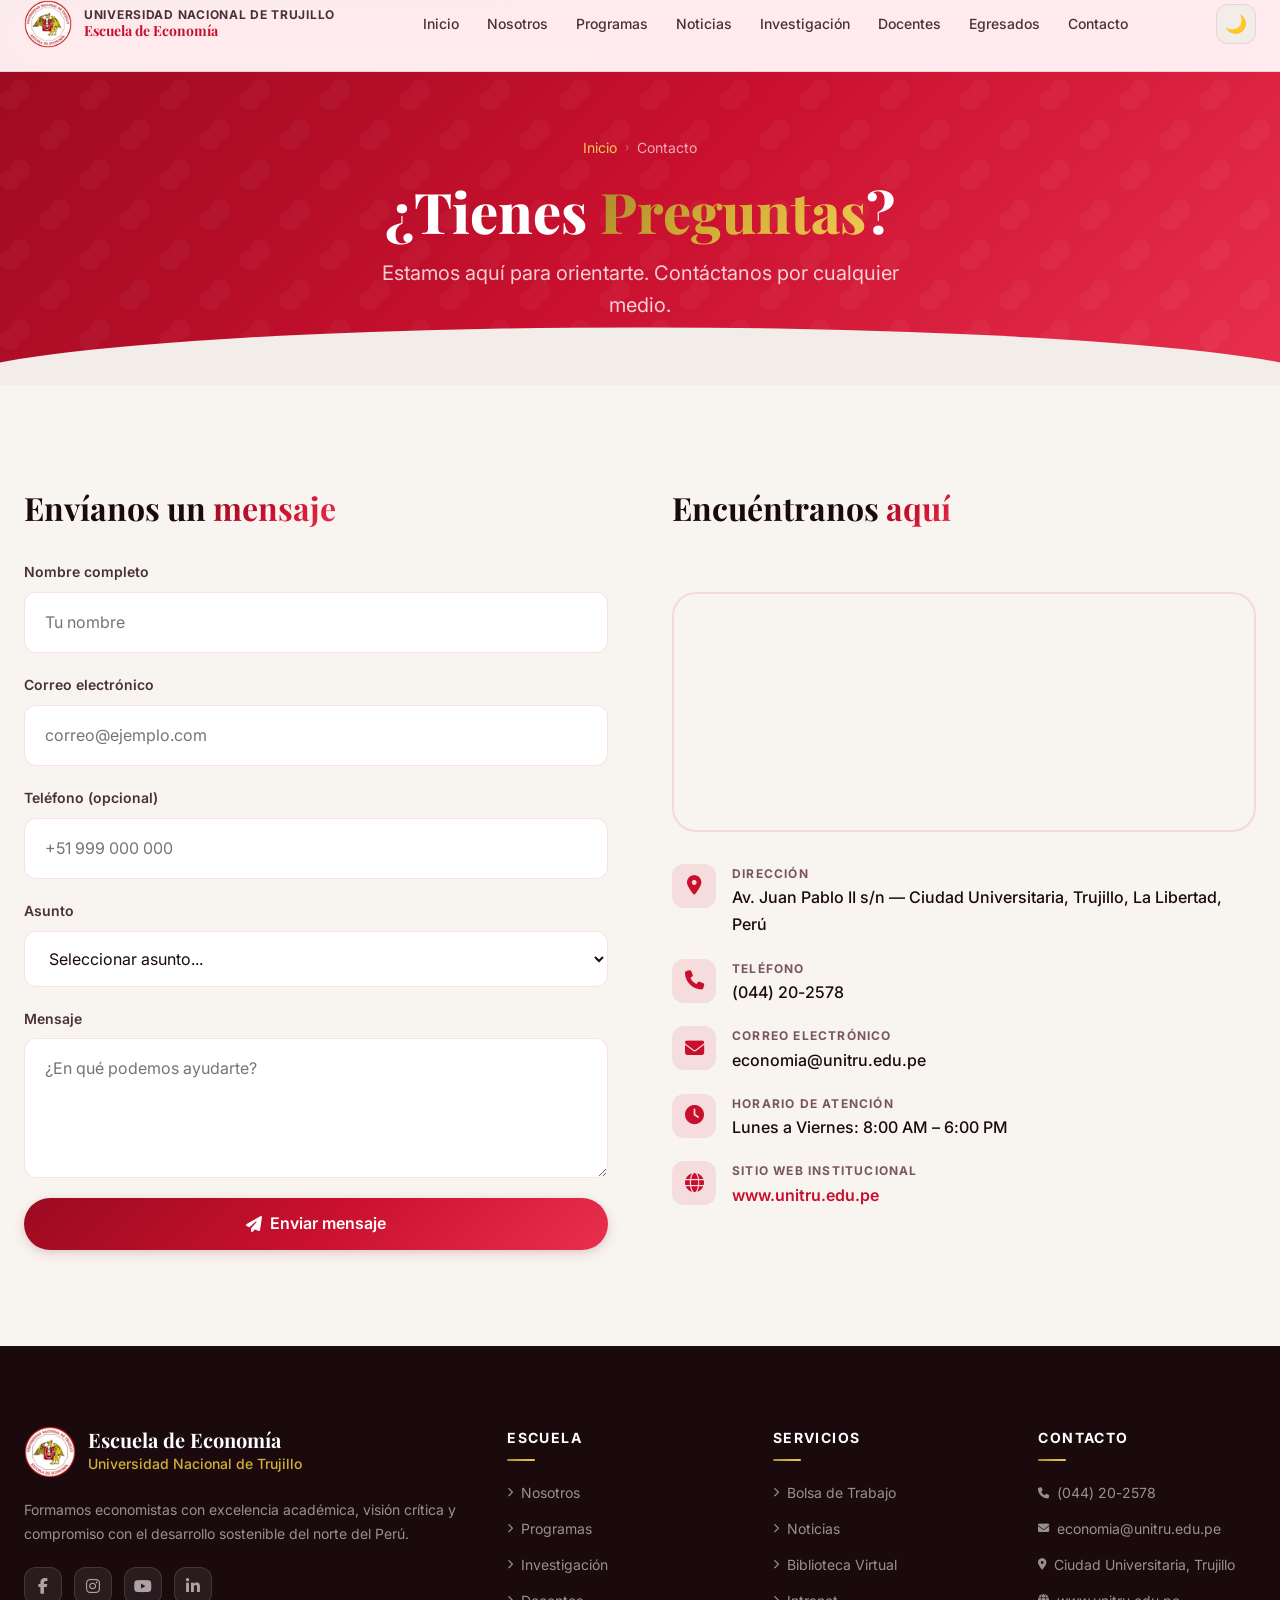
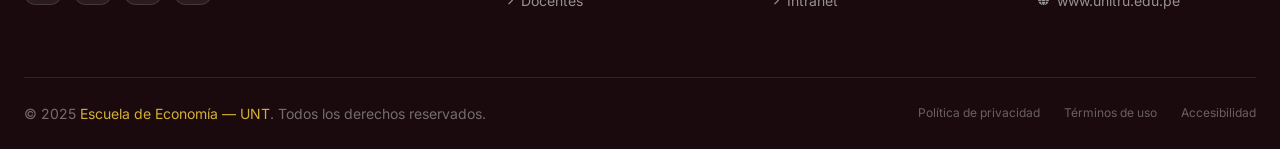
==== contacto.html @ 60767f8f "Multi page" ====
<!DOCTYPE html>
<html lang="es" data-theme="light">
<head>
  <meta charset="UTF-8" />
  <meta name="viewport" content="width=device-width, initial-scale=1.0" />
  <meta name="description" content="Contáctanos — Escuela de Economía UNT. Dirección, teléfono, correo y formulario de contacto." />
  <title>Contacto — Escuela de Economía · UNT</title>
  <link rel="stylesheet" href="https://cdnjs.cloudflare.com/ajax/libs/font-awesome/6.5.0/css/all.min.css" />
  <link rel="stylesheet" href="css/reset.css" />
  <link rel="stylesheet" href="css/variables.css" />
  <link rel="stylesheet" href="css/theme.css" />
  <link rel="stylesheet" href="css/main.css" />
  <link rel="stylesheet" href="css/pages.css" />
  <script src="js/theme-toggle.js"></script>
  <style>
    #back-to-top{position:fixed;bottom:2rem;right:2rem;width:48px;height:48px;border-radius:50%;background:var(--gradient-primary);color:#fff;display:flex;align-items:center;justify-content:center;font-size:1.2rem;box-shadow:var(--shadow-lg);cursor:pointer;opacity:0;transform:translateY(16px);transition:all var(--transition-base);z-index:900;border:none;}
    #back-to-top.visible{opacity:1;transform:translateY(0);}
    #back-to-top:hover{transform:translateY(-4px);}
    @keyframes bounceBtn{0%{transform:scale(1)}40%{transform:scale(1.25) rotate(20deg)}100%{transform:scale(1) rotate(0deg)}}
    .bounce-anim{animation:bounceBtn 0.4s ease;}
  </style>
</head>
<body>
  <div id="navbar-container"></div>

  <main id="main-content">

    <div class="page-hero page-hero--alt" aria-label="Contacto">
      <div class="container">
        <div class="page-hero__content">
          <nav class="page-hero__breadcrumb" aria-label="Miga de pan">
            <a href="index.html">Inicio</a>
            <span class="page-hero__breadcrumb-sep">›</span>
            <span>Contacto</span>
          </nav>
          <h1 class="page-hero__title">¿Tienes <span>Preguntas</span>?</h1>
          <p class="page-hero__subtitle">Estamos aquí para orientarte. Contáctanos por cualquier medio.</p>
        </div>
      </div>
    </div>

    <section class="section" aria-labelledby="contacto-title">
      <div class="container">
        <h2 id="contacto-title" class="sr-only">Formulario de contacto</h2>
        <div class="contact__grid">

          <!-- Formulario -->
          <div class="reveal">
            <h3 style="font-family:var(--font-display);font-size:var(--text-2xl);font-weight:700;margin-bottom:var(--space-6);color:var(--clr-text);">Envíanos un <span style="background:var(--gradient-primary);-webkit-background-clip:text;-webkit-text-fill-color:transparent;background-clip:text;">mensaje</span></h3>
            <form id="contact-form" class="contact-form" novalidate>
              <div class="form-group">
                <label for="contact-name">Nombre completo</label>
                <input type="text" id="contact-name" name="name" placeholder="Tu nombre" required />
              </div>
              <div class="form-group">
                <label for="contact-email">Correo electrónico</label>
                <input type="email" id="contact-email" name="email" placeholder="correo@ejemplo.com" required />
              </div>
              <div class="form-group">
                <label for="contact-phone">Teléfono (opcional)</label>
                <input type="tel" id="contact-phone" name="phone" placeholder="+51 999 000 000" />
              </div>
              <div class="form-group">
                <label for="contact-subject">Asunto</label>
                <select id="contact-subject" name="subject">
                  <option value="">Seleccionar asunto...</option>
                  <option value="admision">Admisión a pregrado</option>
                  <option value="posgrado">Admisión a posgrado</option>
                  <option value="investigacion">Investigación y publicaciones</option>
                  <option value="egresados">Egresados / Bolsa de trabajo</option>
                  <option value="bolsa-empresa">Publicar vacante laboral</option>
                  <option value="convenio">Convenios institucionales</option>
                  <option value="otro">Otro</option>
                </select>
              </div>
              <div class="form-group">
                <label for="contact-message">Mensaje</label>
                <textarea id="contact-message" name="message" placeholder="¿En qué podemos ayudarte?" required></textarea>
              </div>
              <button type="submit" class="btn btn-primary" id="contact-submit" style="width:100%;justify-content:center;">
                <i class="fa-solid fa-paper-plane"></i> Enviar mensaje
              </button>
            </form>
          </div>

          <!-- Info y mapa -->
          <div class="contact-info reveal reveal-delay-2">
            <h3 style="font-family:var(--font-display);font-size:var(--text-2xl);font-weight:700;margin-bottom:var(--space-6);color:var(--clr-text);">Encuéntranos <span style="background:var(--gradient-primary);-webkit-background-clip:text;-webkit-text-fill-color:transparent;background-clip:text;">aquí</span></h3>

            <div class="contact-info__map">
              <iframe
                src="https://www.google.com/maps/embed?pb=!1m18!1m12!1m3!1d3949.761834870339!2d-79.04455!3d-8.10956!2m3!1f0!2f0!3f0!3m2!1i1024!2i768!4f13.1!3m3!1m2!1s0x91ad3d8a5c1d18bf%3A0x8b88e8e8e8e8e8e8!2sUniversidad%20Nacional%20de%20Trujillo!5e0!3m2!1ses!2spe!4v1234567890"
                title="Mapa Universidad Nacional de Trujillo"
                loading="lazy"
                referrerpolicy="no-referrer-when-downgrade"
              ></iframe>
            </div>

            <div style="display:flex;flex-direction:column;gap:var(--space-5);">
              <div class="contact-detail">
                <div class="contact-detail__icon"><i class="fa-solid fa-location-dot"></i></div>
                <div>
                  <div class="contact-detail__label">Dirección</div>
                  <div class="contact-detail__value">Av. Juan Pablo II s/n — Ciudad Universitaria, Trujillo, La Libertad, Perú</div>
                </div>
              </div>
              <div class="contact-detail">
                <div class="contact-detail__icon"><i class="fa-solid fa-phone"></i></div>
                <div>
                  <div class="contact-detail__label">Teléfono</div>
                  <div class="contact-detail__value">(044) 20-2578</div>
                </div>
              </div>
              <div class="contact-detail">
                <div class="contact-detail__icon"><i class="fa-solid fa-envelope"></i></div>
                <div>
                  <div class="contact-detail__label">Correo electrónico</div>
                  <div class="contact-detail__value">economia@unitru.edu.pe</div>
                </div>
              </div>
              <div class="contact-detail">
                <div class="contact-detail__icon"><i class="fa-solid fa-clock"></i></div>
                <div>
                  <div class="contact-detail__label">Horario de atención</div>
                  <div class="contact-detail__value">Lunes a Viernes: 8:00 AM – 6:00 PM</div>
                </div>
              </div>
              <div class="contact-detail">
                <div class="contact-detail__icon"><i class="fa-solid fa-globe"></i></div>
                <div>
                  <div class="contact-detail__label">Sitio web institucional</div>
                  <div class="contact-detail__value"><a href="https://www.unitru.edu.pe" target="_blank" rel="noopener" style="color:var(--clr-primary);font-weight:600;">www.unitru.edu.pe</a></div>
                </div>
              </div>
            </div>
          </div>

        </div>
      </div>
    </section>

  </main>

  <div id="footer-container"></div>
  <script src="js/components.js"></script>
  <script src="js/navbar.js" defer></script>
  <script src="js/animations.js" defer></script>
</body>
</html>
---- css/variables.css ----
/* =============================================
   VARIABLES CSS — Sistema de Diseño UNT Economía
   Identidad institucional: Rojo #C8102E · Dorado #D4AF37
   ============================================= */

:root {
  /* ── Colores Institucionales ── */
  --clr-primary:        #C8102E;
  --clr-primary-dark:   #9B0B21;
  --clr-primary-light:  #e8304e;
  --clr-accent:         #D4AF37;
  --clr-accent-dark:    #A8892A;
  --clr-accent-light:   #F0CA50;

  /* ── Fondo y Superficie (Light Mode por defecto) ── */
  --clr-bg:             #F8F5F0;
  --clr-bg-alt:         #F2EDE8;
  --clr-surface:        #FFFFFF;
  --clr-surface-2:      #FDF9F5;
  --clr-border:         rgba(200, 16, 46, 0.12);

  /* ── Texto ── */
  --clr-text:           #1a0a0d;
  --clr-text-secondary: #4a3038;
  --clr-text-muted:     #7a5560;
  --clr-text-inverse:   #FFFFFF;

  /* ── Gradientes ── */
  --gradient-primary:   linear-gradient(135deg, #9B0B21 0%, #C8102E 50%, #e8304e 100%);
  --gradient-accent:    linear-gradient(135deg, #A8892A 0%, #D4AF37 50%, #F0CA50 100%);
  --gradient-hero:      linear-gradient(135deg, rgba(155,11,33,0.88) 0%, rgba(26,10,13,0.65) 60%, rgba(212,175,55,0.25) 100%);
  --gradient-card:      linear-gradient(180deg, transparent 50%, rgba(155,11,33,0.85) 100%);

  /* ── Tipografía ── */
  --font-display:       'Playfair Display', Georgia, serif;
  --font-body:          'Inter', -apple-system, BlinkMacSystemFont, sans-serif;

  /* ── Escala Tipográfica ── */
  --text-xs:    0.75rem;    /* 12px */
  --text-sm:    0.875rem;   /* 14px */
  --text-base:  1rem;       /* 16px */
  --text-md:    1.125rem;   /* 18px */
  --text-lg:    1.25rem;    /* 20px */
  --text-xl:    1.5rem;     /* 24px */
  --text-2xl:   2rem;       /* 32px */
  --text-3xl:   2.5rem;     /* 40px */
  --text-4xl:   3.5rem;     /* 56px */
  --text-5xl:   4.5rem;     /* 72px */

  /* ── Espaciado ── */
  --space-1:    0.25rem;
  --space-2:    0.5rem;
  --space-3:    0.75rem;
  --space-4:    1rem;
  --space-5:    1.25rem;
  --space-6:    1.5rem;
  --space-8:    2rem;
  --space-10:   2.5rem;
  --space-12:   3rem;
  --space-16:   4rem;
  --space-20:   5rem;
  --space-24:   6rem;
  --space-32:   8rem;

  /* ── Bordes Redondeados ── */
  --radius-sm:  0.375rem;
  --radius-md:  0.75rem;
  --radius-lg:  1rem;
  --radius-xl:  1.5rem;
  --radius-full: 9999px;

  /* ── Sombras ── */
  --shadow-sm:  0 1px 3px rgba(155,11,33,0.08), 0 1px 2px rgba(0,0,0,0.06);
  --shadow-md:  0 4px 16px rgba(155,11,33,0.12), 0 2px 6px rgba(0,0,0,0.08);
  --shadow-lg:  0 10px 40px rgba(155,11,33,0.18), 0 4px 16px rgba(0,0,0,0.1);
  --shadow-xl:  0 20px 60px rgba(155,11,33,0.22), 0 8px 24px rgba(0,0,0,0.12);
  --shadow-glow: 0 0 30px rgba(200,16,46,0.3);

  /* ── Transiciones ── */
  --transition-fast:   150ms cubic-bezier(0.4, 0, 0.2, 1);
  --transition-base:   300ms cubic-bezier(0.4, 0, 0.2, 1);
  --transition-slow:   500ms cubic-bezier(0.4, 0, 0.2, 1);

  /* ── Layout ── */
  --container-max:  1280px;
  --container-wide: 1440px;
  --navbar-h:       72px;
  --section-py:     var(--space-24);
}
---- css/theme.css ----
/* =============================================
   THEME CSS — Dark / Light Mode
   UNT Economía
   ============================================= */

/* ── Light Mode (por defecto) ── */
[data-theme="light"],
:root:not([data-theme="dark"]) {
  --clr-bg:             #F8F5F0;
  --clr-bg-alt:         #F2EDE8;
  --clr-surface:        #FFFFFF;
  --clr-surface-2:      #FDF9F5;
  --clr-border:         rgba(200, 16, 46, 0.12);
  --clr-text:           #1a0a0d;
  --clr-text-secondary: #4a3038;
  --clr-text-muted:     #7a5560;
  --clr-navbar-bg:      rgba(255, 255, 255, 0.92);
  --clr-navbar-border:  rgba(200, 16, 46, 0.15);
  --clr-footer-bg:      #1a0a0d;
  --shadow-card:        0 4px 24px rgba(155, 11, 33, 0.08);
  color-scheme: light;
}

/* ── Dark Mode ── */
[data-theme="dark"] {
  --clr-bg:             #0d0508;
  --clr-bg-alt:         #150a0c;
  --clr-surface:        #1e0d10;
  --clr-surface-2:      #2a1318;
  --clr-border:         rgba(200, 16, 46, 0.2);
  --clr-text:           #F0EBE8;
  --clr-text-secondary: #c8b5ba;
  --clr-text-muted:     #9a7880;
  --clr-navbar-bg:      rgba(13, 5, 8, 0.95);
  --clr-navbar-border:  rgba(200, 16, 46, 0.25);
  --clr-footer-bg:      #080305;
  --shadow-card:        0 4px 24px rgba(0, 0, 0, 0.4);
  --gradient-hero:      linear-gradient(135deg, rgba(155,11,33,0.92) 0%, rgba(13,5,8,0.75) 60%, rgba(212,175,55,0.2) 100%);
  color-scheme: dark;
}

/* ── Detección automática del sistema ── */
@media (prefers-color-scheme: dark) {
  :root:not([data-theme="light"]) {
    --clr-bg:             #0d0508;
    --clr-bg-alt:         #150a0c;
    --clr-surface:        #1e0d10;
    --clr-surface-2:      #2a1318;
    --clr-border:         rgba(200, 16, 46, 0.2);
    --clr-text:           #F0EBE8;
    --clr-text-secondary: #c8b5ba;
    --clr-text-muted:     #9a7880;
    --clr-navbar-bg:      rgba(13, 5, 8, 0.95);
    --clr-navbar-border:  rgba(200, 16, 46, 0.25);
    --clr-footer-bg:      #080305;
    --shadow-card:        0 4px 24px rgba(0, 0, 0, 0.4);
    color-scheme: dark;
  }
}

/* ── Transición suave al cambiar tema ── */
*,
*::before,
*::after {
  transition:
    background-color var(--transition-base),
    border-color var(--transition-base),
    color var(--transition-fast),
    box-shadow var(--transition-base);
}

/* Excepciones — no animar estas propiedades */
img,
video,
.no-theme-transition {
  transition: none !important;
}
---- css/main.css ----
/* =============================================
   MAIN CSS — Estilos Principales
   Escuela de Economía, Universidad Nacional de Trujillo
   ============================================= */

@import url('https://fonts.googleapis.com/css2?family=Inter:wght@300;400;500;600;700;800&family=Playfair+Display:ital,wght@0,700;0,800;1,700&display=swap');

/* ══════════════════════════════════════════════
   BASE
══════════════════════════════════════════════ */
body {
  font-family: var(--font-body);
  background-color: var(--clr-bg);
  color: var(--clr-text);
  font-size: var(--text-base);
  line-height: 1.7;
  overflow-x: hidden;
}

/* ── Contenedor ── */
.container {
  width: 100%;
  max-width: var(--container-max);
  margin-inline: auto;
  padding-inline: var(--space-6);
}

/* ── Sección base ── */
.section {
  padding-block: var(--section-py);
}

.section--alt {
  background-color: var(--clr-bg-alt);
}

.section--dark {
  background: var(--gradient-primary);
  color: var(--clr-text-inverse);
}

/* ── Encabezado de sección ── */
.section-header {
  text-align: center;
  margin-bottom: var(--space-16);
}

.section-label {
  display: inline-flex;
  align-items: center;
  gap: var(--space-2);
  font-size: var(--text-sm);
  font-weight: 600;
  letter-spacing: 0.12em;
  text-transform: uppercase;
  color: var(--clr-primary);
  margin-bottom: var(--space-4);
}

.section-label::before,
.section-label::after {
  content: '';
  display: block;
  width: 2rem;
  height: 2px;
  background: var(--gradient-accent);
  border-radius: var(--radius-full);
}

.section-title {
  font-family: var(--font-display);
  font-size: clamp(var(--text-2xl), 4vw, var(--text-4xl));
  font-weight: 800;
  line-height: 1.15;
  color: var(--clr-text);
  margin-bottom: var(--space-4);
}

.section-title span {
  background: var(--gradient-primary);
  -webkit-background-clip: text;
  -webkit-text-fill-color: transparent;
  background-clip: text;
}

.section-subtitle {
  font-size: var(--text-lg);
  color: var(--clr-text-muted);
  max-width: 640px;
  margin-inline: auto;
  line-height: 1.6;
}

/* ── Botones ── */
.btn {
  display: inline-flex;
  align-items: center;
  gap: var(--space-2);
  padding: 0.75rem 1.75rem;
  border-radius: var(--radius-full);
  font-weight: 600;
  font-size: var(--text-base);
  transition: all var(--transition-base);
  cursor: pointer;
  white-space: nowrap;
}

.btn-primary {
  background: var(--gradient-primary);
  color: #fff;
  box-shadow: var(--shadow-md), 0 0 0 0 rgba(200,16,46,0);
}

.btn-primary:hover {
  transform: translateY(-2px);
  box-shadow: var(--shadow-lg), 0 0 20px rgba(200,16,46,0.35);
}

.btn-outline {
  border: 2px solid var(--clr-primary);
  color: var(--clr-primary);
  background: transparent;
}

.btn-outline:hover {
  background: var(--clr-primary);
  color: #fff;
  transform: translateY(-2px);
}

.btn-accent {
  background: var(--gradient-accent);
  color: var(--clr-primary-dark);
  font-weight: 700;
}

.btn-accent:hover {
  transform: translateY(-2px);
  box-shadow: 0 8px 24px rgba(212,175,55,0.4);
}

/* ── Badge ── */
.badge {
  display: inline-flex;
  align-items: center;
  padding: 0.25rem 0.75rem;
  border-radius: var(--radius-full);
  font-size: var(--text-xs);
  font-weight: 600;
  letter-spacing: 0.05em;
  text-transform: uppercase;
}

.badge--primary { background: rgba(200,16,46,0.12); color: var(--clr-primary); }
.badge--accent  { background: rgba(212,175,55,0.15); color: var(--clr-accent-dark); }
.badge--dark    { background: rgba(255,255,255,0.15); color: #fff; }


/* ══════════════════════════════════════════════
   NAVBAR
══════════════════════════════════════════════ */
.navbar {
  position: fixed;
  top: 0;
  left: 0;
  right: 0;
  z-index: 1000;
  height: var(--navbar-h);
  background: var(--clr-navbar-bg);
  border-bottom: 1px solid var(--clr-navbar-border);
  backdrop-filter: blur(16px) saturate(180%);
  -webkit-backdrop-filter: blur(16px) saturate(180%);
  transition: all var(--transition-base);
}

.navbar.scrolled {
  box-shadow: var(--shadow-lg);
  height: 62px;
}

.navbar__inner {
  height: 100%;
  display: flex;
  align-items: center;
  justify-content: space-between;
  gap: var(--space-8);
}

/* Marca */
.navbar__brand {
  display: flex;
  align-items: center;
  gap: var(--space-3);
  flex-shrink: 0;
}

.navbar__logo {
  width: 48px;
  height: 48px;
  object-fit: contain;
  transition: transform var(--transition-base);
}

.navbar__logo:hover {
  transform: scale(1.05);
}

.navbar__brand-text {
  display: flex;
  flex-direction: column;
  line-height: 1.2;
}

.navbar__brand-title {
  font-size: var(--text-xs);
  font-weight: 700;
  letter-spacing: 0.06em;
  text-transform: uppercase;
  color: var(--clr-text-secondary);
}

.navbar__brand-sub {
  font-family: var(--font-display);
  font-size: var(--text-sm);
  font-weight: 700;
  color: var(--clr-primary);
}

/* Navegación */
.navbar__nav {
  display: flex;
  align-items: center;
  gap: var(--space-1);
  flex: 1;
  justify-content: center;
}

.navbar__link {
  position: relative;
  padding: var(--space-2) var(--space-3);
  border-radius: var(--radius-md);
  font-size: var(--text-sm);
  font-weight: 500;
  color: var(--clr-text-secondary);
  transition: all var(--transition-fast);
  white-space: nowrap;
}

.navbar__link::after {
  content: '';
  position: absolute;
  bottom: 4px;
  left: 50%;
  transform: translateX(-50%) scaleX(0);
  width: 80%;
  height: 2px;
  background: var(--gradient-primary);
  border-radius: var(--radius-full);
  transition: transform var(--transition-base);
}

.navbar__link:hover {
  color: var(--clr-primary);
  background: rgba(200,16,46,0.06);
}

.navbar__link:hover::after,
.navbar__link.active::after {
  transform: translateX(-50%) scaleX(1);
}

.navbar__link.active {
  color: var(--clr-primary);
  font-weight: 600;
}

/* Acciones */
.navbar__actions {
  display: flex;
  align-items: center;
  gap: var(--space-3);
  flex-shrink: 0;
}

/* Toggle de tema */
.theme-toggle {
  display: flex;
  align-items: center;
  justify-content: center;
  width: 40px;
  height: 40px;
  border-radius: var(--radius-md);
  background: var(--clr-bg-alt);
  border: 1px solid var(--clr-border);
  color: var(--clr-text-secondary);
  transition: all var(--transition-base);
  font-size: 1.1rem;
}

.theme-toggle:hover {
  background: rgba(200,16,46,0.1);
  color: var(--clr-primary);
  border-color: var(--clr-primary);
  transform: rotate(15deg);
}

/* Hamburger */
.navbar__hamburger {
  display: none;
  flex-direction: column;
  gap: 5px;
  width: 40px;
  height: 40px;
  align-items: center;
  justify-content: center;
  border-radius: var(--radius-md);
  background: transparent;
  border: 1px solid var(--clr-border);
  transition: all var(--transition-base);
}

.navbar__hamburger span {
  display: block;
  width: 22px;
  height: 2px;
  background: var(--clr-text);
  border-radius: var(--radius-full);
  transition: all var(--transition-base);
}

.navbar__hamburger.open span:nth-child(1) { transform: translateY(7px) rotate(45deg); }
.navbar__hamburger.open span:nth-child(2) { opacity: 0; transform: scaleX(0); }
.navbar__hamburger.open span:nth-child(3) { transform: translateY(-7px) rotate(-45deg); }

/* Mobile Nav */
.navbar__mobile {
  display: none;
  position: fixed;
  top: var(--navbar-h);
  left: 0;
  right: 0;
  background: var(--clr-navbar-bg);
  backdrop-filter: blur(16px);
  -webkit-backdrop-filter: blur(16px);
  border-bottom: 1px solid var(--clr-border);
  padding: var(--space-4);
  flex-direction: column;
  gap: var(--space-2);
  box-shadow: var(--shadow-lg);
  transform: translateY(-10px);
  opacity: 0;
  transition: all var(--transition-base);
}

.navbar__mobile.open {
  display: flex;
  transform: translateY(0);
  opacity: 1;
}

.navbar__mobile-link {
  padding: var(--space-3) var(--space-4);
  border-radius: var(--radius-md);
  font-weight: 500;
  color: var(--clr-text-secondary);
  transition: all var(--transition-fast);
  border-left: 3px solid transparent;
}

.navbar__mobile-link:hover,
.navbar__mobile-link.active {
  background: rgba(200,16,46,0.07);
  color: var(--clr-primary);
  border-left-color: var(--clr-primary);
}


/* ══════════════════════════════════════════════
   HERO
══════════════════════════════════════════════ */
.hero {
  position: relative;
  min-height: 100vh;
  display: flex;
  align-items: center;
  overflow: hidden;
  padding-top: var(--navbar-h);
}

.hero__bg {
  position: absolute;
  inset: 0;
  background-image: url('../assets/images/hero_campus.jpg');
  background-size: cover;
  background-position: center;
  background-repeat: no-repeat;
  transform: scale(1.05);
  transition: transform 8s ease-out;
}

.hero.loaded .hero__bg {
  transform: scale(1);
}

.hero__overlay {
  position: absolute;
  inset: 0;
  background: var(--gradient-hero);
}

.hero__content {
  position: relative;
  z-index: 2;
  padding-block: var(--space-20);
  max-width: 700px;
}

.hero__eyebrow {
  display: inline-flex;
  align-items: center;
  gap: var(--space-2);
  font-size: var(--text-sm);
  font-weight: 600;
  letter-spacing: 0.1em;
  text-transform: uppercase;
  color: var(--clr-accent-light);
  margin-bottom: var(--space-6);
  opacity: 0;
  animation: fadeInUp 0.8s ease 0.2s forwards;
}

.hero__eyebrow-dot {
  width: 6px;
  height: 6px;
  background: var(--clr-accent);
  border-radius: 50%;
  animation: pulse 2s infinite;
}

.hero__title {
  font-family: var(--font-display);
  font-size: clamp(2.5rem, 6vw, 5rem);
  font-weight: 800;
  line-height: 1.1;
  color: #fff;
  margin-bottom: var(--space-6);
  opacity: 0;
  animation: fadeInUp 0.8s ease 0.4s forwards;
}

.hero__title .accent {
  background: var(--gradient-accent);
  -webkit-background-clip: text;
  -webkit-text-fill-color: transparent;
  background-clip: text;
}

.hero__subtitle {
  font-size: clamp(var(--text-base), 2vw, var(--text-xl));
  color: rgba(255,255,255,0.85);
  max-width: 560px;
  line-height: 1.65;
  margin-bottom: var(--space-10);
  opacity: 0;
  animation: fadeInUp 0.8s ease 0.6s forwards;
}

.hero__cta {
  display: flex;
  flex-wrap: wrap;
  gap: var(--space-4);
  opacity: 0;
  animation: fadeInUp 0.8s ease 0.8s forwards;
}

.hero__scroll-hint {
  position: absolute;
  bottom: var(--space-8);
  left: 50%;
  transform: translateX(-50%);
  display: flex;
  flex-direction: column;
  align-items: center;
  gap: var(--space-2);
  color: rgba(255,255,255,0.6);
  font-size: var(--text-xs);
  letter-spacing: 0.1em;
  text-transform: uppercase;
  z-index: 2;
  animation: fadeIn 1s ease 1.5s both;
}

.hero__scroll-arrow {
  width: 28px;
  height: 28px;
  border: 2px solid rgba(255,255,255,0.4);
  border-radius: 50%;
  display: flex;
  align-items: center;
  justify-content: center;
  animation: bounce 2s infinite;
}


/* ══════════════════════════════════════════════
   ESTADÍSTICAS (COUNTERS)
══════════════════════════════════════════════ */
.stats {
  background: var(--gradient-primary);
  padding-block: var(--space-16);
  position: relative;
  overflow: hidden;
}

.stats::before {
  content: '';
  position: absolute;
  inset: 0;
  background: url("data:image/svg+xml,%3Csvg width='60' height='60' viewBox='0 0 60 60' xmlns='http://www.w3.org/2000/svg'%3E%3Cg fill='none' fill-rule='evenodd'%3E%3Cg fill='%23ffffff' fill-opacity='0.03'%3E%3Cpath d='M36 34v-4h-2v4h-4v2h4v4h2v-4h4v-2h-4zm0-30V0h-2v4h-4v2h4v4h2V6h4V4h-4zM6 34v-4H4v4H0v2h4v4h2v-4h4v-2H6zM6 4V0H4v4H0v2h4v4h2V6h4V4H6z'/%3E%3C/g%3E%3C/g%3E%3C/svg%3E");
}

.stats__grid {
  display: grid;
  grid-template-columns: repeat(4, 1fr);
  gap: var(--space-1);
  position: relative;
}

.stat-card {
  text-align: center;
  padding: var(--space-8) var(--space-6);
  border-right: 1px solid rgba(255,255,255,0.15);
}

.stat-card:last-child {
  border-right: none;
}

.stat-card__icon {
  font-size: 2rem;
  margin-bottom: var(--space-3);
  opacity: 0.9;
}

.stat-card__number {
  font-family: var(--font-display);
  font-size: clamp(2.5rem, 4vw, 3.5rem);
  font-weight: 800;
  color: #fff;
  line-height: 1;
  display: flex;
  align-items: baseline;
  justify-content: center;
  gap: 0.1em;
}

.stat-card__number .suffix {
  font-size: 0.55em;
  color: var(--clr-accent-light);
}

.stat-card__label {
  margin-top: var(--space-2);
  font-size: var(--text-sm);
  font-weight: 500;
  color: rgba(255,255,255,0.75);
  text-transform: uppercase;
  letter-spacing: 0.08em;
}


/* ══════════════════════════════════════════════
   ACERCA DE
══════════════════════════════════════════════ */
.about__grid {
  display: grid;
  grid-template-columns: 1fr 1fr;
  gap: var(--space-16);
  align-items: center;
}

.about__image-wrap {
  position: relative;
  border-radius: var(--radius-xl);
  overflow: hidden;
}

.about__image {
  width: 100%;
  height: 500px;
  object-fit: cover;
  transition: transform var(--transition-slow);
}

.about__image-wrap:hover .about__image {
  transform: scale(1.03);
}

.about__image-badge {
  position: absolute;
  bottom: var(--space-6);
  right: var(--space-6);
  background: var(--gradient-accent);
  color: var(--clr-primary-dark);
  padding: var(--space-4) var(--space-6);
  border-radius: var(--radius-lg);
  text-align: center;
  box-shadow: var(--shadow-xl);
}

.about__image-badge strong {
  display: block;
  font-family: var(--font-display);
  font-size: var(--text-3xl);
  font-weight: 800;
  line-height: 1;
}

.about__image-badge span {
  font-size: var(--text-xs);
  font-weight: 600;
  text-transform: uppercase;
  letter-spacing: 0.1em;
}

.about__content {
  display: flex;
  flex-direction: column;
  gap: var(--space-6);
}

.about__text {
  font-size: var(--text-md);
  color: var(--clr-text-secondary);
  line-height: 1.75;
}

.about__pillars {
  display: grid;
  grid-template-columns: 1fr 1fr;
  gap: var(--space-4);
  margin-top: var(--space-2);
}

.pillar-card {
  background: var(--clr-surface);
  border: 1px solid var(--clr-border);
  border-radius: var(--radius-lg);
  padding: var(--space-5);
  transition: all var(--transition-base);
  position: relative;
  overflow: hidden;
}

.pillar-card::before {
  content: '';
  position: absolute;
  top: 0;
  left: 0;
  right: 0;
  height: 3px;
  background: var(--gradient-primary);
  transform: scaleX(0);
  transition: transform var(--transition-base);
}

.pillar-card:hover {
  transform: translateY(-4px);
  box-shadow: var(--shadow-md);
  border-color: var(--clr-primary);
}

.pillar-card:hover::before {
  transform: scaleX(1);
}

.pillar-card__icon {
  font-size: 1.75rem;
  margin-bottom: var(--space-3);
}

.pillar-card__title {
  font-size: var(--text-base);
  font-weight: 700;
  color: var(--clr-text);
  margin-bottom: var(--space-1);
}

.pillar-card__desc {
  font-size: var(--text-sm);
  color: var(--clr-text-muted);
  line-height: 1.5;
}


/* ══════════════════════════════════════════════
   PROGRAMAS ACADÉMICOS
══════════════════════════════════════════════ */
.programs__grid {
  display: grid;
  grid-template-columns: repeat(3, 1fr);
  gap: var(--space-6);
}

.program-card {
  position: relative;
  border-radius: var(--radius-xl);
  overflow: hidden;
  aspect-ratio: 3/4;
  cursor: pointer;
  box-shadow: var(--shadow-md);
  transition: all var(--transition-base);
}

.program-card:hover {
  transform: translateY(-8px);
  box-shadow: var(--shadow-xl);
}

.program-card__bg {
  position: absolute;
  inset: 0;
  background-size: cover;
  background-position: center;
  transition: transform var(--transition-slow);
}

.program-card:hover .program-card__bg {
  transform: scale(1.08);
}

.program-card__overlay {
  position: absolute;
  inset: 0;
  background: var(--gradient-card);
}

.program-card__content {
  position: absolute;
  bottom: 0;
  left: 0;
  right: 0;
  padding: var(--space-8) var(--space-6);
  color: #fff;
}

.program-card__badge {
  display: inline-block;
  padding: 0.2rem 0.8rem;
  background: rgba(212,175,55,0.9);
  color: var(--clr-primary-dark);
  border-radius: var(--radius-full);
  font-size: var(--text-xs);
  font-weight: 700;
  letter-spacing: 0.08em;
  text-transform: uppercase;
  margin-bottom: var(--space-3);
}

.program-card__title {
  font-family: var(--font-display);
  font-size: var(--text-2xl);
  font-weight: 700;
  line-height: 1.2;
  margin-bottom: var(--space-3);
}

.program-card__desc {
  font-size: var(--text-sm);
  color: rgba(255,255,255,0.85);
  line-height: 1.55;
  max-height: 0;
  overflow: hidden;
  transition: max-height var(--transition-slow);
}

.program-card:hover .program-card__desc {
  max-height: 100px;
}

.program-card__link {
  display: inline-flex;
  align-items: center;
  gap: var(--space-2);
  margin-top: var(--space-4);
  font-size: var(--text-sm);
  font-weight: 600;
  color: var(--clr-accent-light);
  opacity: 0;
  transform: translateY(8px);
  transition: all var(--transition-base);
}

.program-card:hover .program-card__link {
  opacity: 1;
  transform: translateY(0);
}


/* ══════════════════════════════════════════════
   NOTICIAS Y EVENTOS
══════════════════════════════════════════════ */
.news__layout {
  display: grid;
  grid-template-columns: 1fr 360px;
  gap: var(--space-8);
}

.news__main-card {
  position: relative;
  border-radius: var(--radius-xl);
  overflow: hidden;
  aspect-ratio: 16/10;
  cursor: pointer;
  box-shadow: var(--shadow-md);
  transition: all var(--transition-base);
}

.news__main-card:hover {
  transform: translateY(-4px);
  box-shadow: var(--shadow-xl);
}

.news__main-img {
  width: 100%;
  height: 100%;
  object-fit: cover;
  transition: transform var(--transition-slow);
}

.news__main-card:hover .news__main-img {
  transform: scale(1.04);
}

.news__main-overlay {
  position: absolute;
  inset: 0;
  background: linear-gradient(180deg, transparent 30%, rgba(26,10,13,0.92) 100%);
}

.news__main-content {
  position: absolute;
  bottom: 0;
  left: 0;
  right: 0;
  padding: var(--space-8);
  color: #fff;
}

.news__main-meta {
  display: flex;
  align-items: center;
  gap: var(--space-3);
  margin-bottom: var(--space-3);
}

.news__main-title {
  font-family: var(--font-display);
  font-size: var(--text-2xl);
  font-weight: 700;
  line-height: 1.25;
}

.news__list {
  display: flex;
  flex-direction: column;
  gap: var(--space-4);
}

.news-item {
  display: flex;
  gap: var(--space-4);
  background: var(--clr-surface);
  border: 1px solid var(--clr-border);
  border-radius: var(--radius-lg);
  overflow: hidden;
  transition: all var(--transition-base);
  cursor: pointer;
}

.news-item:hover {
  box-shadow: var(--shadow-md);
  border-color: var(--clr-primary);
  transform: translateX(4px);
}

.news-item__img {
  width: 100px;
  min-height: 90px;
  object-fit: cover;
  flex-shrink: 0;
}

.news-item__content {
  padding: var(--space-3) var(--space-4) var(--space-3) 0;
  display: flex;
  flex-direction: column;
  justify-content: center;
}

.news-item__meta {
  display: flex;
  align-items: center;
  gap: var(--space-2);
  margin-bottom: var(--space-1);
}

.news-item__date {
  font-size: var(--text-xs);
  color: var(--clr-text-muted);
  font-weight: 500;
}

.news-item__title {
  font-size: var(--text-sm);
  font-weight: 600;
  color: var(--clr-text);
  line-height: 1.4;
}

.news__more {
  text-align: center;
  margin-top: var(--space-12);
}


/* ══════════════════════════════════════════════
   INVESTIGACIÓN
══════════════════════════════════════════════ */
.research__grid {
  display: grid;
  grid-template-columns: repeat(3, 1fr);
  gap: var(--space-6);
}

.research-card {
  background: var(--clr-surface);
  border: 1px solid var(--clr-border);
  border-radius: var(--radius-xl);
  padding: var(--space-8);
  transition: all var(--transition-base);
  position: relative;
  overflow: hidden;
}

.research-card::after {
  content: '';
  position: absolute;
  inset: 0;
  background: var(--gradient-primary);
  opacity: 0;
  transition: opacity var(--transition-base);
  z-index: 0;
}

.research-card:hover {
  transform: translateY(-6px);
  box-shadow: var(--shadow-xl);
}

.research-card:hover::after {
  opacity: 1;
}

.research-card > * {
  position: relative;
  z-index: 1;
  transition: color var(--transition-base);
}

.research-card:hover .research-card__icon,
.research-card:hover .research-card__title,
.research-card:hover .research-card__desc {
  color: #fff !important;
}

.research-card__icon {
  font-size: 2.5rem;
  margin-bottom: var(--space-5);
  transition: none;
}

.research-card__title {
  font-family: var(--font-display);
  font-size: var(--text-xl);
  font-weight: 700;
  color: var(--clr-text);
  margin-bottom: var(--space-3);
}

.research-card__desc {
  font-size: var(--text-sm);
  color: var(--clr-text-muted);
  line-height: 1.65;
}

.research-card__link {
  display: inline-flex;
  align-items: center;
  gap: var(--space-2);
  margin-top: var(--space-5);
  font-size: var(--text-sm);
  font-weight: 600;
  color: var(--clr-primary);
  transition: gap var(--transition-base);
}

.research-card:hover .research-card__link {
  color: var(--clr-accent-light);
  gap: var(--space-3);
}


/* ══════════════════════════════════════════════
   DOCENTES
══════════════════════════════════════════════ */
.faculty__grid {
  display: grid;
  grid-template-columns: repeat(4, 1fr);
  gap: var(--space-6);
}

.faculty-card {
  background: var(--clr-surface);
  border: 1px solid var(--clr-border);
  border-radius: var(--radius-xl);
  overflow: hidden;
  transition: all var(--transition-base);
  text-align: center;
}

.faculty-card:hover {
  transform: translateY(-6px);
  box-shadow: var(--shadow-lg);
  border-color: var(--clr-primary);
}

.faculty-card__img-wrap {
  position: relative;
  overflow: hidden;
  padding-top: 100%;
}

.faculty-card__img {
  position: absolute;
  inset: 0;
  width: 100%;
  height: 100%;
  object-fit: cover;
  transition: transform var(--transition-slow);
}

.faculty-card:hover .faculty-card__img {
  transform: scale(1.08);
}

.faculty-card__overlay {
  position: absolute;
  inset: 0;
  background: var(--gradient-primary);
  opacity: 0;
  display: flex;
  align-items: center;
  justify-content: center;
  gap: var(--space-4);
  transition: opacity var(--transition-base);
}

.faculty-card:hover .faculty-card__overlay {
  opacity: 0.92;
}

.faculty-card__social-btn {
  width: 40px;
  height: 40px;
  border-radius: 50%;
  background: rgba(255,255,255,0.2);
  border: 1px solid rgba(255,255,255,0.4);
  display: flex;
  align-items: center;
  justify-content: center;
  color: #fff;
  font-size: 1.1rem;
  transition: all var(--transition-fast);
}

.faculty-card__social-btn:hover {
  background: var(--clr-accent);
  border-color: var(--clr-accent);
  color: var(--clr-primary-dark);
  transform: scale(1.1);
}

.faculty-card__info {
  padding: var(--space-5);
}

.faculty-card__name {
  font-size: var(--text-base);
  font-weight: 700;
  color: var(--clr-text);
  margin-bottom: var(--space-1);
}

.faculty-card__role {
  font-size: var(--text-xs);
  color: var(--clr-primary);
  font-weight: 600;
  text-transform: uppercase;
  letter-spacing: 0.07em;
  margin-bottom: var(--space-2);
}

.faculty-card__specialty {
  font-size: var(--text-xs);
  color: var(--clr-text-muted);
  line-height: 1.5;
}


/* ══════════════════════════════════════════════
   EGRESADOS / BOLSA
══════════════════════════════════════════════ */
.alumni {
  background: var(--clr-surface-2);
  position: relative;
  overflow: hidden;
}

.alumni::before {
  content: '';
  position: absolute;
  top: -100px;
  right: -100px;
  width: 400px;
  height: 400px;
  background: radial-gradient(circle, rgba(212,175,55,0.08) 0%, transparent 70%);
  pointer-events: none;
}

.alumni__grid {
  display: grid;
  grid-template-columns: 1fr 1fr;
  gap: var(--space-16);
  align-items: center;
}

.alumni__content {
  display: flex;
  flex-direction: column;
  gap: var(--space-6);
}

.job-list {
  display: flex;
  flex-direction: column;
  gap: var(--space-4);
}

.job-card {
  background: var(--clr-surface);
  border: 1px solid var(--clr-border);
  border-radius: var(--radius-lg);
  padding: var(--space-5) var(--space-6);
  display: flex;
  align-items: center;
  justify-content: space-between;
  gap: var(--space-4);
  transition: all var(--transition-base);
  cursor: pointer;
}

.job-card:hover {
  border-color: var(--clr-primary);
  box-shadow: var(--shadow-md);
  transform: translateX(4px);
}

.job-card__left {
  display: flex;
  flex-direction: column;
  gap: var(--space-1);
}

.job-card__title {
  font-size: var(--text-base);
  font-weight: 600;
  color: var(--clr-text);
}

.job-card__company {
  font-size: var(--text-sm);
  color: var(--clr-text-muted);
}

.job-card__right {
  display: flex;
  flex-direction: column;
  align-items: flex-end;
  gap: var(--space-2);
  flex-shrink: 0;
}

.job-card__type {
  font-size: var(--text-xs);
  font-weight: 600;
  padding: 0.2rem 0.7rem;
  border-radius: var(--radius-full);
  background: rgba(200,16,46,0.1);
  color: var(--clr-primary);
}

.alumni__visual {
  position: relative;
}

.alumni__numbers {
  display: grid;
  grid-template-columns: 1fr 1fr;
  gap: var(--space-4);
}

.alumni-stat {
  background: var(--clr-surface);
  border: 1px solid var(--clr-border);
  border-radius: var(--radius-xl);
  padding: var(--space-6);
  text-align: center;
  transition: all var(--transition-base);
}

.alumni-stat:hover {
  border-color: var(--clr-accent);
  box-shadow: 0 0 20px rgba(212,175,55,0.15);
}

.alumni-stat__number {
  font-family: var(--font-display);
  font-size: var(--text-3xl);
  font-weight: 800;
  background: var(--gradient-accent);
  -webkit-background-clip: text;
  -webkit-text-fill-color: transparent;
  background-clip: text;
}

.alumni-stat__label {
  font-size: var(--text-sm);
  color: var(--clr-text-muted);
  margin-top: var(--space-1);
}


/* ══════════════════════════════════════════════
   CONTACTO
══════════════════════════════════════════════ */
.contact__grid {
  display: grid;
  grid-template-columns: 1fr 1fr;
  gap: var(--space-16);
}

.contact-form {
  display: flex;
  flex-direction: column;
  gap: var(--space-5);
}

.form-group {
  display: flex;
  flex-direction: column;
  gap: var(--space-2);
}

.form-group label {
  font-size: var(--text-sm);
  font-weight: 600;
  color: var(--clr-text-secondary);
}

.form-group input,
.form-group textarea,
.form-group select {
  width: 100%;
  padding: var(--space-4) var(--space-5);
  border: 1.5px solid var(--clr-border);
  border-radius: var(--radius-md);
  background: var(--clr-surface);
  color: var(--clr-text);
  font-size: var(--text-base);
  transition: all var(--transition-fast);
}

.form-group input:focus,
.form-group textarea:focus,
.form-group select:focus {
  border-color: var(--clr-primary);
  box-shadow: 0 0 0 3px rgba(200,16,46,0.1);
  outline: none;
}

.form-group textarea {
  resize: vertical;
  min-height: 140px;
}

.contact-info {
  display: flex;
  flex-direction: column;
  gap: var(--space-8);
}

.contact-info__map {
  border-radius: var(--radius-xl);
  overflow: hidden;
  height: 240px;
  border: 2px solid var(--clr-border);
}

.contact-info__map iframe {
  width: 100%;
  height: 100%;
  border: none;
  filter: grayscale(20%) contrast(1.05);
}

.contact-detail {
  display: flex;
  align-items: flex-start;
  gap: var(--space-4);
}

.contact-detail__icon {
  width: 44px;
  height: 44px;
  border-radius: var(--radius-md);
  background: rgba(200,16,46,0.1);
  display: flex;
  align-items: center;
  justify-content: center;
  color: var(--clr-primary);
  font-size: 1.2rem;
  flex-shrink: 0;
}

.contact-detail__label {
  font-size: var(--text-xs);
  font-weight: 700;
  text-transform: uppercase;
  letter-spacing: 0.1em;
  color: var(--clr-text-muted);
}

.contact-detail__value {
  font-size: var(--text-base);
  color: var(--clr-text);
  font-weight: 500;
}


/* ══════════════════════════════════════════════
   FOOTER
══════════════════════════════════════════════ */
.footer {
  background: var(--clr-footer-bg);
  color: rgba(255,255,255,0.75);
  padding-top: var(--space-20);
}

.footer__grid {
  display: grid;
  grid-template-columns: 2fr 1fr 1fr 1fr;
  gap: var(--space-12);
  padding-bottom: var(--space-16);
  border-bottom: 1px solid rgba(255,255,255,0.1);
}

.footer__brand {
  display: flex;
  flex-direction: column;
  gap: var(--space-5);
}

.footer__logo-wrap {
  display: flex;
  align-items: center;
  gap: var(--space-3);
}

.footer__logo {
  width: 52px;
  height: 52px;
  object-fit: contain;
}

.footer__brand-name {
  font-family: var(--font-display);
  font-size: var(--text-lg);
  font-weight: 700;
  color: #fff;
  line-height: 1.2;
}

.footer__brand-sub {
  font-size: var(--text-sm);
  color: var(--clr-accent);
  font-weight: 500;
}

.footer__desc {
  font-size: var(--text-sm);
  line-height: 1.75;
  color: rgba(255,255,255,0.55);
}

.footer__social {
  display: flex;
  gap: var(--space-3);
}

.footer__social-btn {
  width: 38px;
  height: 38px;
  border-radius: var(--radius-md);
  background: rgba(255,255,255,0.07);
  border: 1px solid rgba(255,255,255,0.12);
  display: flex;
  align-items: center;
  justify-content: center;
  color: rgba(255,255,255,0.6);
  font-size: 1rem;
  transition: all var(--transition-base);
}

.footer__social-btn:hover {
  background: var(--clr-primary);
  border-color: var(--clr-primary);
  color: #fff;
  transform: translateY(-3px);
  box-shadow: 0 6px 16px rgba(200,16,46,0.4);
}

.footer__col-title {
  font-size: var(--text-sm);
  font-weight: 700;
  color: #fff;
  text-transform: uppercase;
  letter-spacing: 0.1em;
  margin-bottom: var(--space-5);
  position: relative;
  padding-bottom: var(--space-3);
}

.footer__col-title::after {
  content: '';
  position: absolute;
  bottom: 0;
  left: 0;
  width: 28px;
  height: 2px;
  background: var(--gradient-accent);
  border-radius: var(--radius-full);
}

.footer__links {
  display: flex;
  flex-direction: column;
  gap: var(--space-3);
}

.footer__link {
  font-size: var(--text-sm);
  color: rgba(255,255,255,0.55);
  transition: all var(--transition-fast);
  display: flex;
  align-items: center;
  gap: var(--space-2);
}

.footer__link:hover {
  color: var(--clr-accent-light);
  padding-left: var(--space-2);
}

.footer__bottom {
  padding: var(--space-6) 0;
  display: flex;
  align-items: center;
  justify-content: space-between;
  gap: var(--space-4);
}

.footer__copy {
  font-size: var(--text-sm);
  color: rgba(255,255,255,0.4);
}

.footer__copy span {
  color: var(--clr-accent);
}

.footer__legal {
  display: flex;
  gap: var(--space-6);
}

.footer__legal a {
  font-size: var(--text-xs);
  color: rgba(255,255,255,0.35);
  transition: color var(--transition-fast);
}

.footer__legal a:hover {
  color: var(--clr-accent-light);
}


/* ══════════════════════════════════════════════
   WAVE DIVIDER
══════════════════════════════════════════════ */
.wave-divider {
  line-height: 0;
  overflow: hidden;
  display: block;
}

.wave-divider svg {
  display: block;
  width: 100%;
}


/* ══════════════════════════════════════════════
   ANIMACIONES
══════════════════════════════════════════════ */
@keyframes fadeInUp {
  from { opacity: 0; transform: translateY(30px); }
  to   { opacity: 1; transform: translateY(0);     }
}

@keyframes fadeIn {
  from { opacity: 0; }
  to   { opacity: 1; }
}

@keyframes bounce {
  0%, 100% { transform: translateY(0); }
  50%       { transform: translateY(6px); }
}

@keyframes pulse {
  0%, 100% { opacity: 1; transform: scale(1); }
  50%       { opacity: 0.6; transform: scale(0.8); }
}

@keyframes shimmer {
  0%   { background-position: -200% center; }
  100% { background-position: 200% center; }
}

/* Scroll reveal */
.reveal {
  opacity: 0;
  transform: translateY(40px);
  transition: opacity 0.7s ease, transform 0.7s ease;
}

.reveal.visible {
  opacity: 1;
  transform: translateY(0);
}

.reveal-delay-1 { transition-delay: 0.1s; }
.reveal-delay-2 { transition-delay: 0.2s; }
.reveal-delay-3 { transition-delay: 0.3s; }
.reveal-delay-4 { transition-delay: 0.4s; }


/* ══════════════════════════════════════════════
   RESPONSIVE — Tablet (≤ 1024px)
══════════════════════════════════════════════ */
@media (max-width: 1024px) {
  :root { --section-py: var(--space-20); }

  .navbar__nav { display: none; }
  .navbar__hamburger { display: flex; }

  .stats__grid { grid-template-columns: repeat(2, 1fr); }
  .stat-card { border-right: none; border-bottom: 1px solid rgba(255,255,255,0.15); }
  .stat-card:nth-child(2n) { border-bottom: 1px solid rgba(255,255,255,0.15); }
  .stat-card:last-child { border-bottom: none; }

  .about__grid { grid-template-columns: 1fr; }
  .about__image { height: 400px; }

  .programs__grid { grid-template-columns: 1fr 1fr; }

  .news__layout { grid-template-columns: 1fr; }

  .research__grid { grid-template-columns: 1fr 1fr; }

  .faculty__grid { grid-template-columns: repeat(2, 1fr); }

  .alumni__grid { grid-template-columns: 1fr; }

  .contact__grid { grid-template-columns: 1fr; }

  .footer__grid { grid-template-columns: 1fr 1fr; gap: var(--space-8); }
}

/* ══════════════════════════════════════════════
   RESPONSIVE — Mobile (≤ 640px)
══════════════════════════════════════════════ */
@media (max-width: 640px) {
  :root { --section-py: var(--space-16); }

  .container { padding-inline: var(--space-4); }

  .navbar__brand-text { display: none; }

  .stats__grid { grid-template-columns: 1fr 1fr; }

  .programs__grid { grid-template-columns: 1fr; }
  .program-card { aspect-ratio: 4/3; }

  .research__grid { grid-template-columns: 1fr; }

  .faculty__grid { grid-template-columns: 1fr 1fr; }

  .alumni__numbers { grid-template-columns: 1fr 1fr; }

  .about__pillars { grid-template-columns: 1fr; }

  .footer__grid { grid-template-columns: 1fr; }
  .footer__bottom { flex-direction: column; text-align: center; }

  .hero__cta { flex-direction: column; }
  .hero__cta .btn { width: 100%; justify-content: center; }
}
---- css/pages.css ----
/* =============================================
   PAGE HERO — Banner de páginas internas
   Escuela de Economía, UNT
   ============================================= */

/* ── Banner de página interna ── */
.page-hero {
  padding-top: calc(var(--navbar-h) + var(--space-16));
  padding-bottom: var(--space-16);
  background: var(--gradient-primary);
  position: relative;
  overflow: hidden;
}

.page-hero::before {
  content: '';
  position: absolute;
  inset: 0;
  background: url("data:image/svg+xml,%3Csvg width='80' height='80' viewBox='0 0 80 80' xmlns='http://www.w3.org/2000/svg'%3E%3Cg fill='none' fill-rule='evenodd'%3E%3Cg fill='%23ffffff' fill-opacity='0.03'%3E%3Cpath d='M50 50c0-5.523 4.477-10 10-10s10 4.477 10 10-4.477 10-10 10c0 5.523-4.477 10-10 10s-10-4.477-10-10 4.477-10 10-10zM10 10c0-5.523 4.477-10 10-10s10 4.477 10 10-4.477 10-10 10c0 5.523-4.477 10-10 10S0 25.523 0 20s4.477-10 10-10z' /%3E%3C/g%3E%3C/g%3E%3C/svg%3E");
}

.page-hero::after {
  content: '';
  position: absolute;
  bottom: -2px;
  left: 0;
  right: 0;
  height: 60px;
  background: var(--clr-bg);
  clip-path: ellipse(55% 100% at 50% 100%);
}

.page-hero--alt::after {
  background: var(--clr-bg-alt);
}

.page-hero__content {
  position: relative;
  z-index: 1;
  text-align: center;
  color: #fff;
}

.page-hero__breadcrumb {
  display: flex;
  align-items: center;
  justify-content: center;
  gap: var(--space-2);
  font-size: var(--text-sm);
  color: rgba(255,255,255,0.65);
  margin-bottom: var(--space-5);
}

.page-hero__breadcrumb a {
  color: var(--clr-accent-light);
  transition: color var(--transition-fast);
}

.page-hero__breadcrumb a:hover { color: #fff; }

.page-hero__breadcrumb-sep {
  color: rgba(255,255,255,0.35);
  font-size: 0.7rem;
}

.page-hero__title {
  font-family: var(--font-display);
  font-size: clamp(var(--text-2xl), 5vw, var(--text-4xl));
  font-weight: 800;
  line-height: 1.1;
  margin-bottom: var(--space-4);
}

.page-hero__title span {
  background: var(--gradient-accent);
  -webkit-background-clip: text;
  -webkit-text-fill-color: transparent;
  background-clip: text;
}

.page-hero__subtitle {
  font-size: var(--text-lg);
  color: rgba(255,255,255,0.8);
  max-width: 580px;
  margin-inline: auto;
  line-height: 1.6;
}
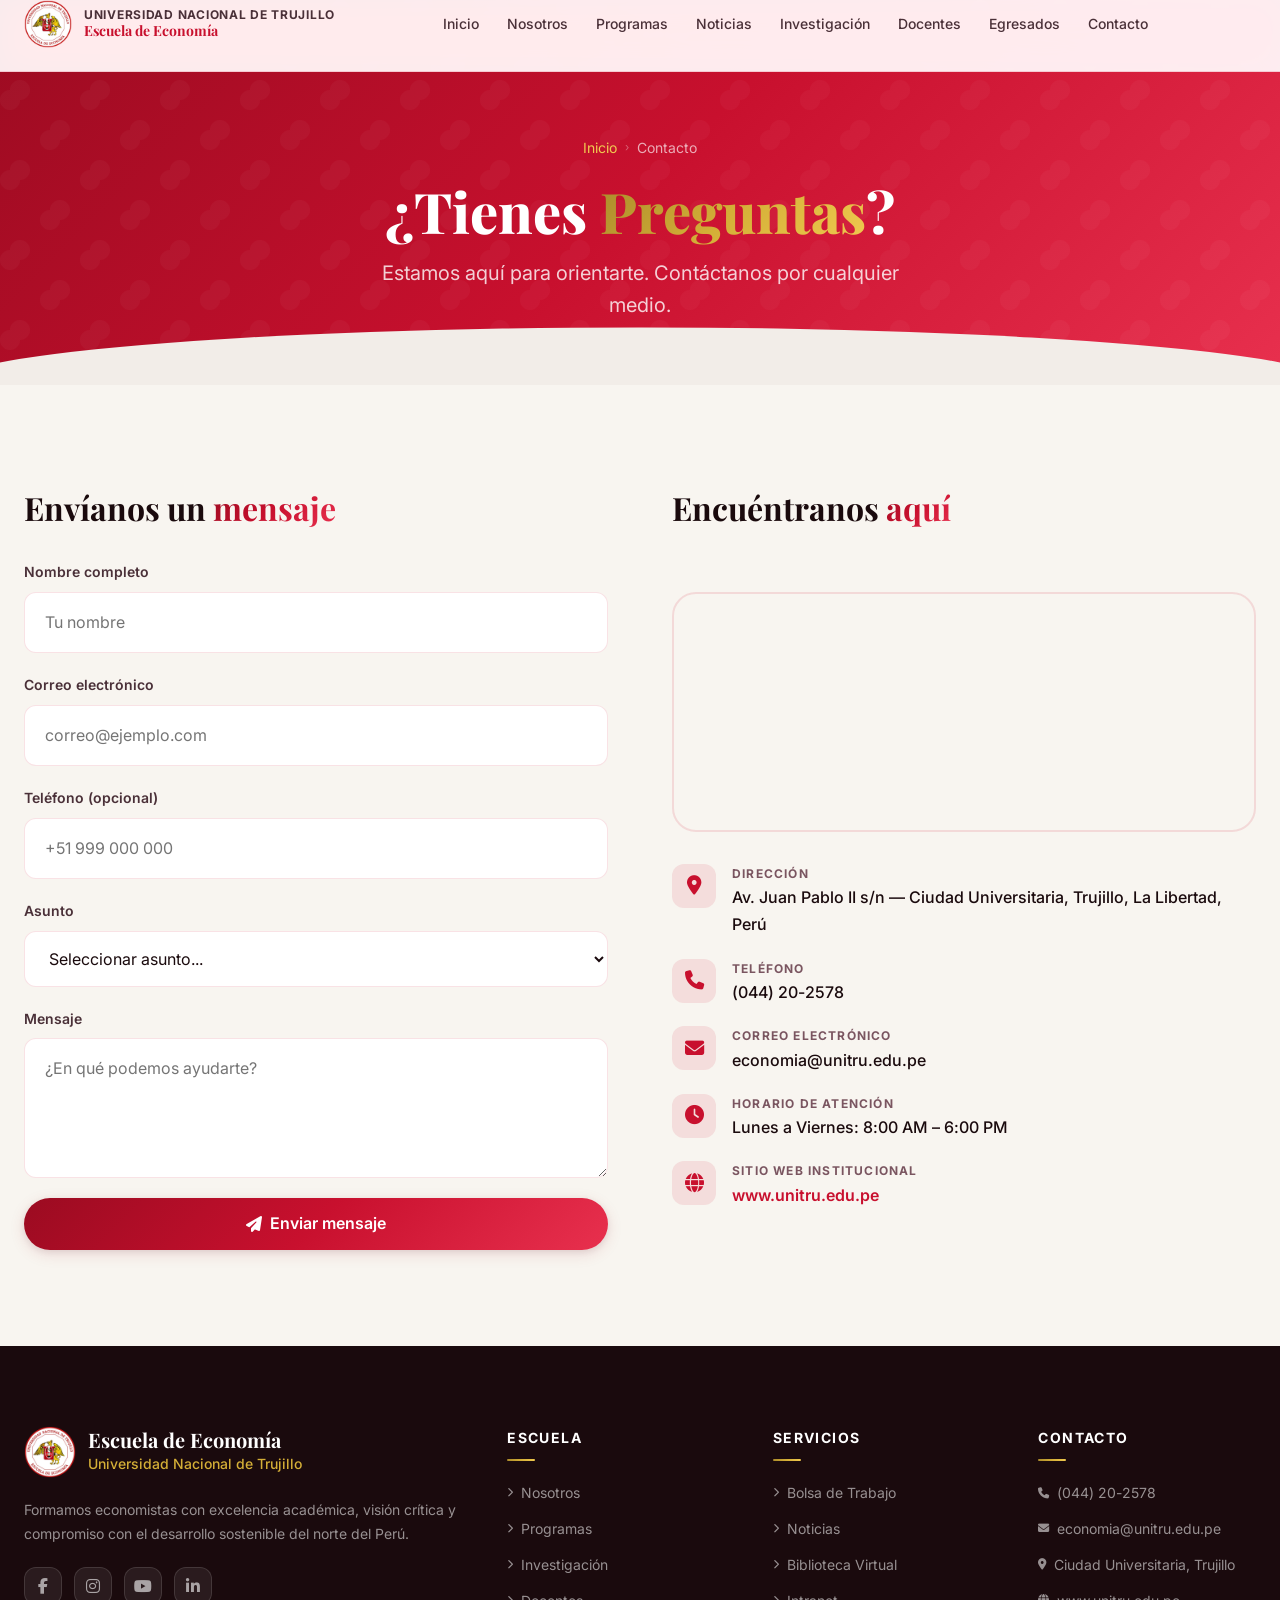
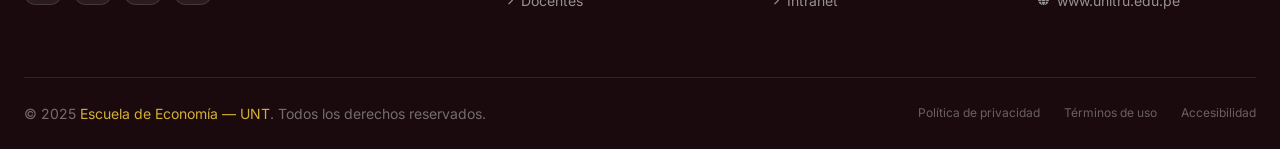
==== commit 8c829c3a: "Ahora sí, chau negrooooooooo" ====
--- a/contacto.html
+++ b/contacto.html
@@ -1,5 +1,5 @@
-<!DOCTYPE html>
-<html lang="es" data-theme="light">
+﻿<!DOCTYPE html>
+<html lang="es">
 <head>
   <meta charset="UTF-8" />
   <meta name="viewport" content="width=device-width, initial-scale=1.0" />
@@ -11,7 +11,6 @@
   <link rel="stylesheet" href="css/theme.css" />
   <link rel="stylesheet" href="css/main.css" />
   <link rel="stylesheet" href="css/pages.css" />
-  <script src="js/theme-toggle.js"></script>
   <style>
     #back-to-top{position:fixed;bottom:2rem;right:2rem;width:48px;height:48px;border-radius:50%;background:var(--gradient-primary);color:#fff;display:flex;align-items:center;justify-content:center;font-size:1.2rem;box-shadow:var(--shadow-lg);cursor:pointer;opacity:0;transform:translateY(16px);transition:all var(--transition-base);z-index:900;border:none;}
     #back-to-top.visible{opacity:1;transform:translateY(0);}
@@ -147,3 +146,5 @@
   <script src="js/animations.js" defer></script>
 </body>
 </html>
+
+
--- a/css/theme.css
+++ b/css/theme.css
@@ -1,11 +1,11 @@
 /* =============================================
-   THEME CSS — Dark / Light Mode
+   THEME CSS — Solo modo claro (dark mode eliminado)
    UNT Economía
    ============================================= */
 
-/* ── Light Mode (por defecto) ── */
-[data-theme="light"],
-:root:not([data-theme="dark"]) {
+/* Forzar siempre modo claro */
+:root,
+html {
   --clr-bg:             #F8F5F0;
   --clr-bg-alt:         #F2EDE8;
   --clr-surface:        #FFFFFF;
@@ -20,58 +20,3 @@
   --shadow-card:        0 4px 24px rgba(155, 11, 33, 0.08);
   color-scheme: light;
 }
-
-/* ── Dark Mode ── */
-[data-theme="dark"] {
-  --clr-bg:             #0d0508;
-  --clr-bg-alt:         #150a0c;
-  --clr-surface:        #1e0d10;
-  --clr-surface-2:      #2a1318;
-  --clr-border:         rgba(200, 16, 46, 0.2);
-  --clr-text:           #F0EBE8;
-  --clr-text-secondary: #c8b5ba;
-  --clr-text-muted:     #9a7880;
-  --clr-navbar-bg:      rgba(13, 5, 8, 0.95);
-  --clr-navbar-border:  rgba(200, 16, 46, 0.25);
-  --clr-footer-bg:      #080305;
-  --shadow-card:        0 4px 24px rgba(0, 0, 0, 0.4);
-  --gradient-hero:      linear-gradient(135deg, rgba(155,11,33,0.92) 0%, rgba(13,5,8,0.75) 60%, rgba(212,175,55,0.2) 100%);
-  color-scheme: dark;
-}
-
-/* ── Detección automática del sistema ── */
-@media (prefers-color-scheme: dark) {
-  :root:not([data-theme="light"]) {
-    --clr-bg:             #0d0508;
-    --clr-bg-alt:         #150a0c;
-    --clr-surface:        #1e0d10;
-    --clr-surface-2:      #2a1318;
-    --clr-border:         rgba(200, 16, 46, 0.2);
-    --clr-text:           #F0EBE8;
-    --clr-text-secondary: #c8b5ba;
-    --clr-text-muted:     #9a7880;
-    --clr-navbar-bg:      rgba(13, 5, 8, 0.95);
-    --clr-navbar-border:  rgba(200, 16, 46, 0.25);
-    --clr-footer-bg:      #080305;
-    --shadow-card:        0 4px 24px rgba(0, 0, 0, 0.4);
-    color-scheme: dark;
-  }
-}
-
-/* ── Transición suave al cambiar tema ── */
-*,
-*::before,
-*::after {
-  transition:
-    background-color var(--transition-base),
-    border-color var(--transition-base),
-    color var(--transition-fast),
-    box-shadow var(--transition-base);
-}
-
-/* Excepciones — no animar estas propiedades */
-img,
-video,
-.no-theme-transition {
-  transition: none !important;
-}
--- a/css/main.css
+++ b/css/main.css
@@ -282,27 +282,6 @@
   flex-shrink: 0;
 }
 
-/* Toggle de tema */
-.theme-toggle {
-  display: flex;
-  align-items: center;
-  justify-content: center;
-  width: 40px;
-  height: 40px;
-  border-radius: var(--radius-md);
-  background: var(--clr-bg-alt);
-  border: 1px solid var(--clr-border);
-  color: var(--clr-text-secondary);
-  transition: all var(--transition-base);
-  font-size: 1.1rem;
-}
-
-.theme-toggle:hover {
-  background: rgba(200,16,46,0.1);
-  color: var(--clr-primary);
-  border-color: var(--clr-primary);
-  transform: rotate(15deg);
-}
 
 /* Hamburger */
 .navbar__hamburger {
